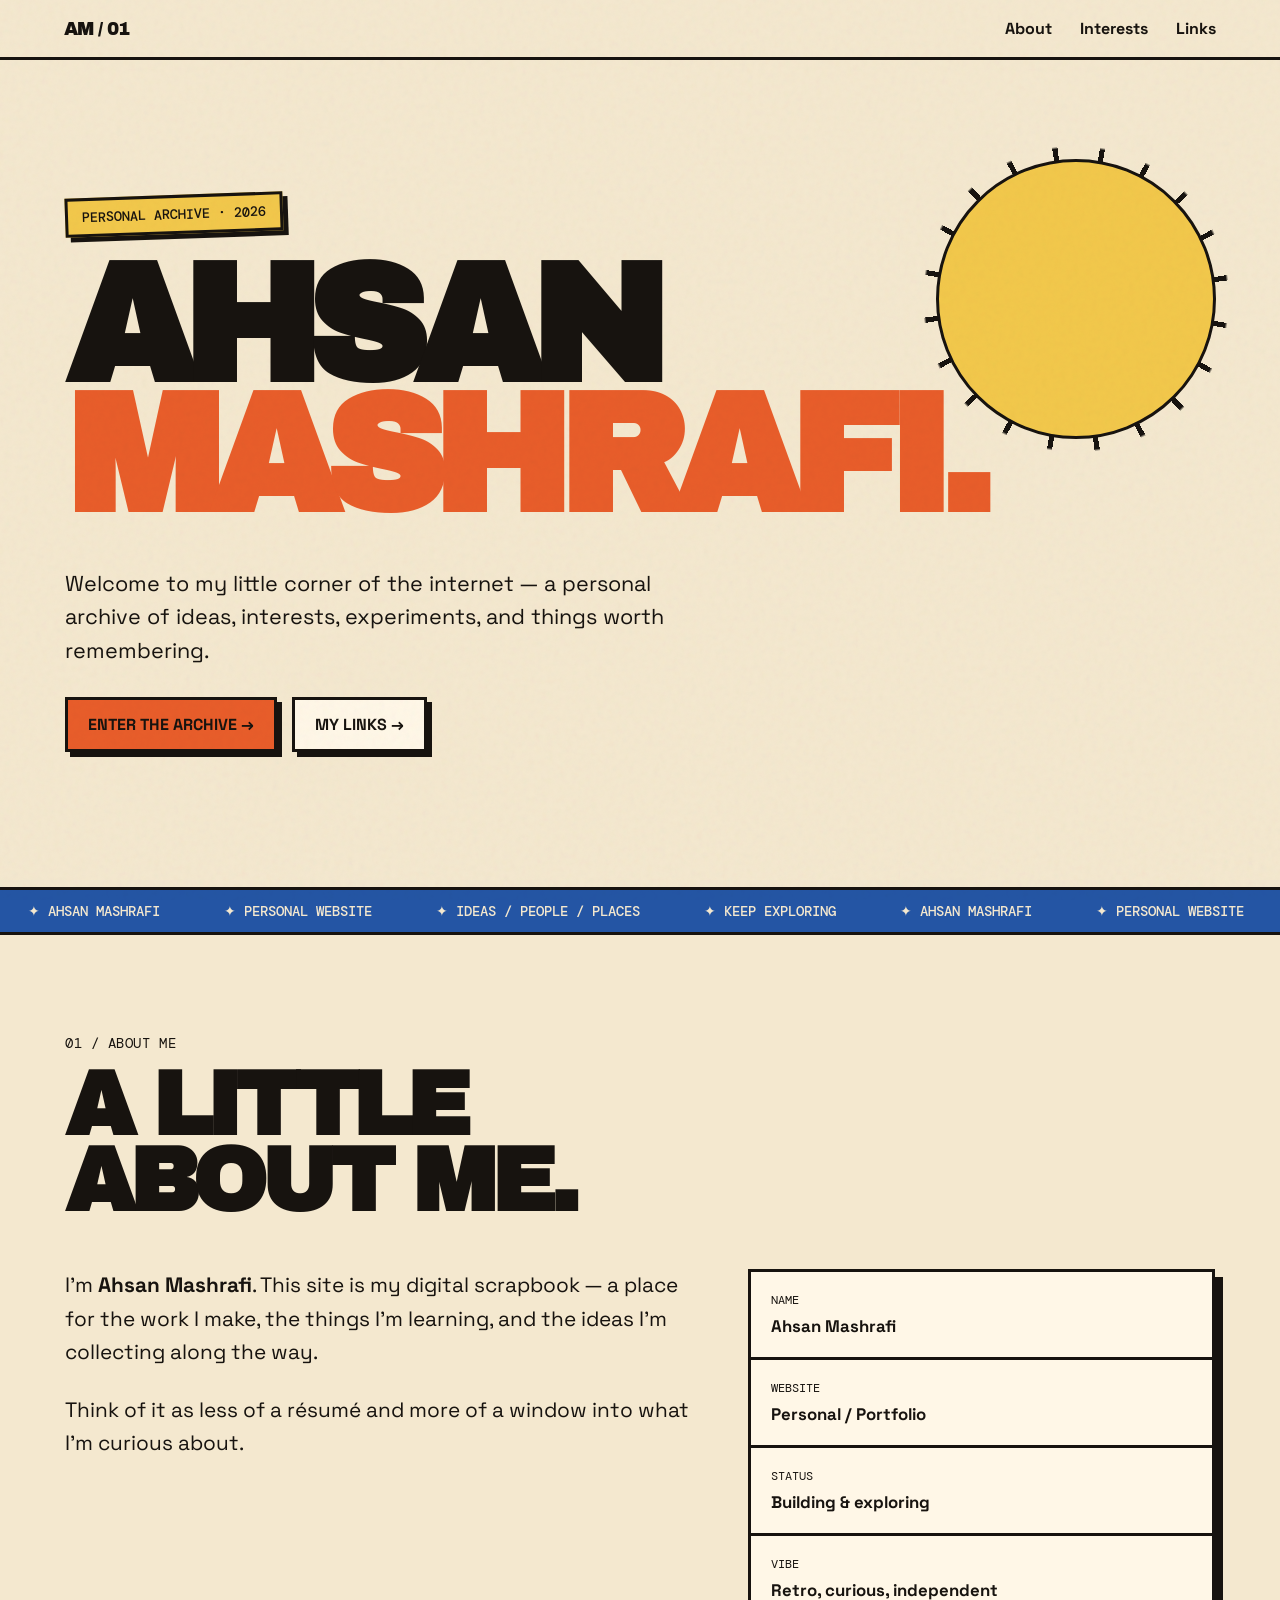
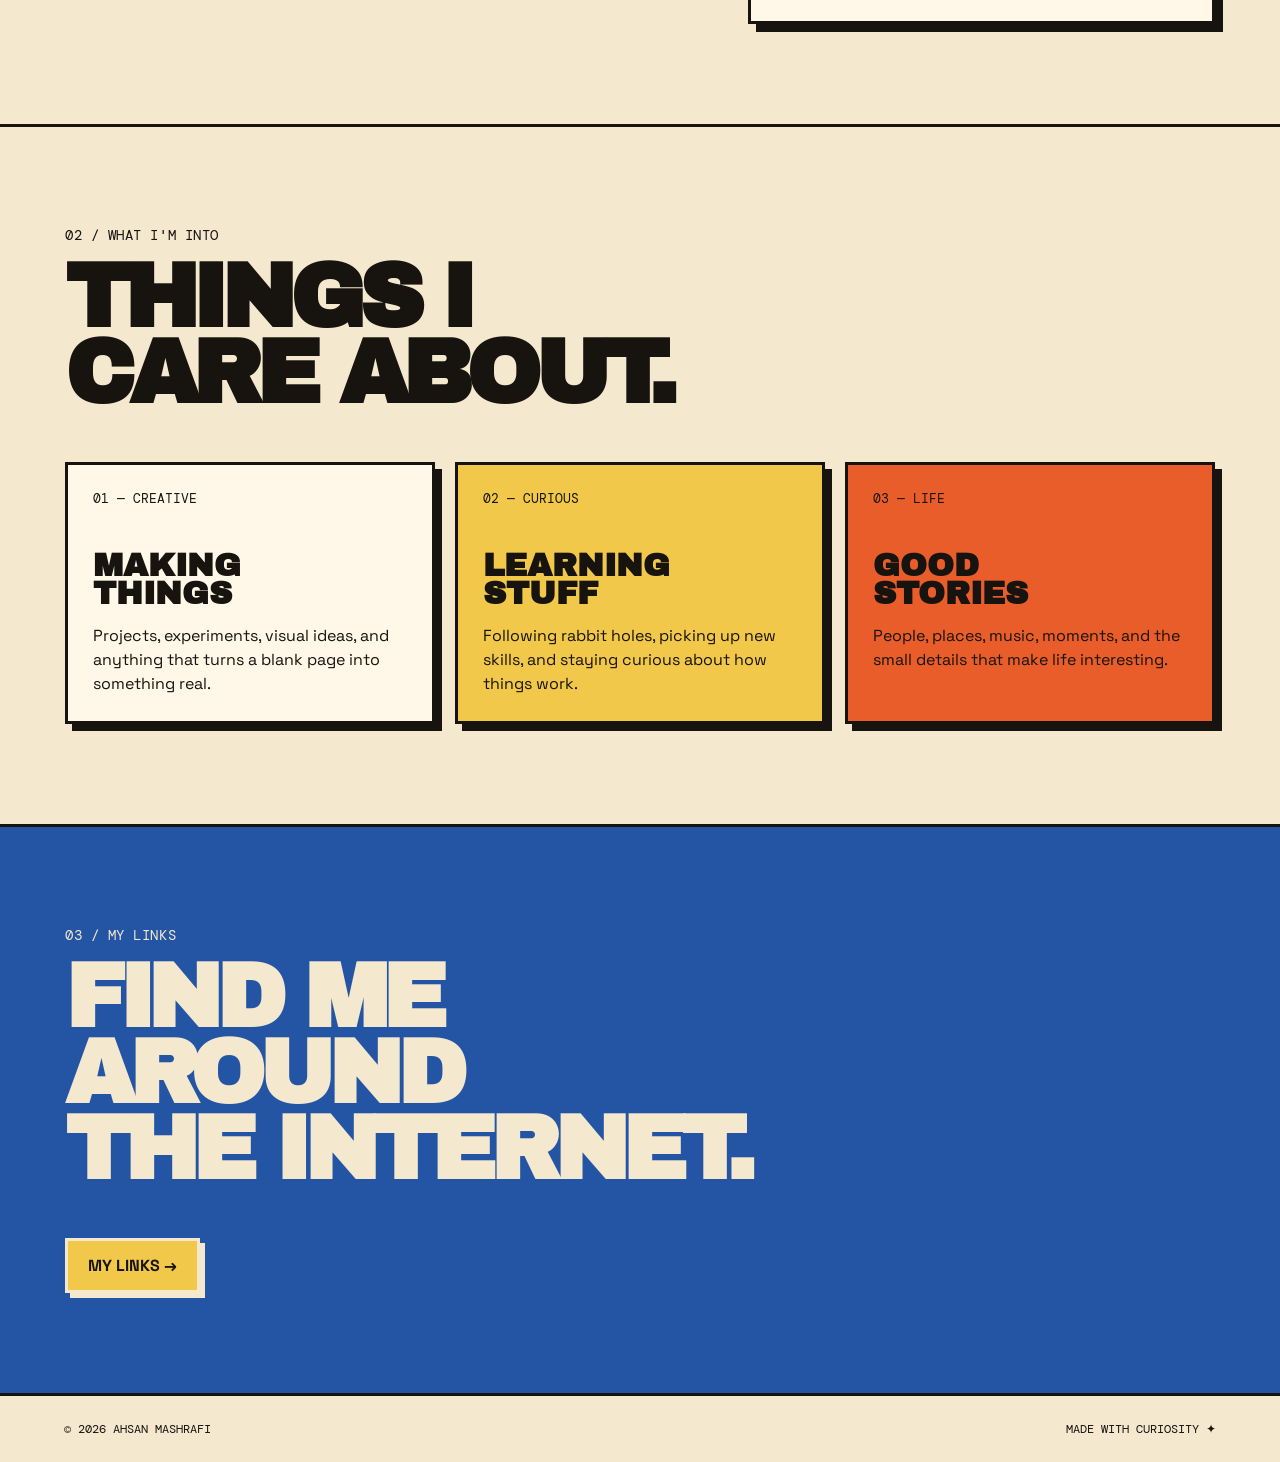
==== index.html @ bd65639a "Add files via upload" ====
<!DOCTYPE html>
<html lang="en">
<head>
    <meta charset="UTF-8">
    <meta name="viewport" content="width=device-width, initial-scale=1.0">

    <title>Ahsan Mashrafi — Personal Website</title>

    <meta
        name="description"
        content="The personal website of Ahsan Mashrafi."
    >

    <link rel="stylesheet" href="style.css">
</head>

<body>

    <!-- Navigation -->
    <nav class="navbar">
        <div class="logo">
            AM / 01
        </div>

        <div class="nav-links">
            <a href="#about">About</a>
            <a href="#interests">Interests</a>
            <a href="#contact">Links</a>
        </div>
    </nav>


    <!-- Hero -->
    <header class="hero">

        <div class="hero-decoration"></div>

        <div class="hero-content">

            <div class="stamp">
                PERSONAL ARCHIVE · 2026
            </div>

            <h1>
                Ahsan
                <span>Mashrafi.</span>
            </h1>

            <p class="hero-description">
                Welcome to my little corner of the internet —
                a personal archive of ideas, interests, experiments,
                and things worth remembering.
            </p>

            <div class="hero-buttons">

                <a href="#about" class="button button-primary">
                    Enter the archive →
                </a>

                <a href="#contact" class="button button-secondary">
                    My links →
                </a>

            </div>

        </div>

    </header>


    <!-- Moving ticker -->
    <div class="ticker">

        <div class="ticker-content">

            <span>✦ AHSAN MASHRAFI</span>
            <span>✦ PERSONAL WEBSITE</span>
            <span>✦ IDEAS / PEOPLE / PLACES</span>
            <span>✦ KEEP EXPLORING</span>

            <span>✦ AHSAN MASHRAFI</span>
            <span>✦ PERSONAL WEBSITE</span>
            <span>✦ IDEAS / PEOPLE / PLACES</span>
            <span>✦ KEEP EXPLORING</span>

        </div>

    </div>


    <!-- About -->
    <section id="about" class="section">

        <div class="container">

            <div class="eyebrow">
                01 / About me
            </div>

            <h2>
                A little<br>
                about me.
            </h2>

            <div class="about-grid">

                <div class="about-text">

                    <p>
                        I'm <strong>Ahsan Mashrafi</strong>.
                        This site is my digital scrapbook — a place
                        for the work I make, the things I'm learning,
                        and the ideas I'm collecting along the way.
                    </p>

                    <p>
                        Think of it as less of a résumé and more of
                        a window into what I'm curious about.
                    </p>

                </div>


                <div class="facts">

                    <div class="fact">
                        <span class="fact-label">Name</span>
                        <strong>Ahsan Mashrafi</strong>
                    </div>

                    <div class="fact">
                        <span class="fact-label">Website</span>
                        <strong>Personal / Portfolio</strong>
                    </div>

                    <div class="fact">
                        <span class="fact-label">Status</span>
                        <strong>Building & exploring</strong>
                    </div>

                    <div class="fact">
                        <span class="fact-label">Vibe</span>
                        <strong>Retro, curious, independent</strong>
                    </div>

                </div>

            </div>

        </div>

    </section>


    <!-- Interests -->
    <section id="interests" class="section">

        <div class="container">

            <div class="eyebrow">
                02 / What I'm into
            </div>

            <h2>
                Things I<br>
                care about.
            </h2>


            <div class="cards">

                <!-- Card 1 -->
                <article class="card">

                    <div class="card-number">
                        01 — CREATIVE
                    </div>

                    <h3>
                        Making<br>
                        things
                    </h3>

                    <p>
                        Projects, experiments, visual ideas,
                        and anything that turns a blank page
                        into something real.
                    </p>

                </article>


                <!-- Card 2 -->
                <article class="card">

                    <div class="card-number">
                        02 — CURIOUS
                    </div>

                    <h3>
                        Learning<br>
                        stuff
                    </h3>

                    <p>
                        Following rabbit holes, picking up
                        new skills, and staying curious about
                        how things work.
                    </p>

                </article>


                <!-- Card 3 -->
                <article class="card">

                    <div class="card-number">
                        03 — LIFE
                    </div>

                    <h3>
                        Good<br>
                        stories
                    </h3>

                    <p>
                        People, places, music, moments,
                        and the small details that make
                        life interesting.
                    </p>

                </article>

            </div>

        </div>

    </section>


    <!-- Links -->
    <section id="contact" class="section contact-section">

        <div class="container">

            <div class="eyebrow">
                03 / My links
            </div>

            <h2>
                Find me<br>
                around<br>
                the internet.
            </h2>

            <a href="links/links.html" class="button contact-button">
                My links →
            </a>

        </div>

    </section>


    <!-- Footer -->
    <footer class="footer">

        <span>
            © 2026 AHSAN MASHRAFI
        </span>

        <span>
            MADE WITH CURIOSITY ✦
        </span>

    </footer>

</body>
</html>
---- style.css ----
/* =========================================================
   AHSAN MASHRAFI — RETRO PERSONAL WEBSITE
   ========================================================= */


/* ---------------------------------------------------------
   1. FONTS
   --------------------------------------------------------- */

@import url('https://fonts.googleapis.com/css2?family=Archivo+Black&family=DM+Mono:wght@400;500&family=Space+Grotesk:wght@400;500;600;700&display=swap');


/* ---------------------------------------------------------
   2. VARIABLES
   --------------------------------------------------------- */

:root {
    --cream: #f4e8cf;
    --paper: #fff7e7;
    --ink: #17130f;
    --orange: #e85d2a;
    --yellow: #f2c84b;
    --blue: #2455a4;
}


/* ---------------------------------------------------------
   3. RESET
   --------------------------------------------------------- */

* {
    margin: 0;
    padding: 0;
    box-sizing: border-box;
}

html {
    scroll-behavior: smooth;
}

body {
    background: var(--cream);
    color: var(--ink);

    font-family: "Space Grotesk", sans-serif;

    overflow-x: hidden;
}


/* ---------------------------------------------------------
   4. RETRO PAPER / GRAIN EFFECT
   --------------------------------------------------------- */

body::before {
    content: "";

    position: fixed;
    inset: 0;

    pointer-events: none;

    z-index: 100;

    opacity: 0.10;

    background-image:
        url("data:image/svg+xml,%3Csvg viewBox='0 0 180 180' xmlns='http://www.w3.org/2000/svg'%3E%3Cfilter id='noise'%3E%3CfeTurbulence type='fractalNoise' baseFrequency='.8' numOctaves='3' stitchTiles='stitch'/%3E%3C/filter%3E%3Crect width='100%25' height='100%25' filter='url(%23noise)' opacity='.5'/%3E%3C/svg%3E");

    mix-blend-mode: multiply;
}


/* ---------------------------------------------------------
   5. NAVIGATION
   --------------------------------------------------------- */

.navbar {
    position: sticky;
    top: 0;
    z-index: 50;

    display: flex;
    align-items: center;
    justify-content: space-between;

    padding: 18px 5vw;

    background: rgba(244, 232, 207, 0.95);

    border-bottom: 3px solid var(--ink);

    backdrop-filter: blur(8px);
}


.logo {
    font-family: "Archivo Black", sans-serif;

    font-size: 1.15rem;

    letter-spacing: -1px;

    text-transform: uppercase;
}


.nav-links {
    display: flex;
    gap: 28px;
}


.nav-links a {
    color: var(--ink);

    text-decoration: none;

    font-weight: 700;

    transition:
        color 0.2s ease,
        transform 0.2s ease;
}


.nav-links a:hover {
    color: var(--orange);
}


/* ---------------------------------------------------------
   6. HERO
   --------------------------------------------------------- */

.hero {
    position: relative;

    min-height: calc(100vh - 70px);

    display: flex;
    align-items: center;

    padding: 8vh 5vw;

    border-bottom: 3px solid var(--ink);

    overflow: hidden;
}


.hero-content {
    position: relative;

    width: 100%;
    max-width: 1150px;

    margin: 0 auto;

    z-index: 2;
}


/* Small yellow label */

.stamp {
    display: inline-block;

    padding: 8px 14px;

    margin-bottom: 28px;

    background: var(--yellow);

    border: 3px solid var(--ink);

    box-shadow: 5px 5px 0 var(--ink);

    font-family: "DM Mono", monospace;

    font-size: 0.85rem;

    font-weight: 500;

    transform: rotate(-2deg);
}


/* Main heading */

.hero h1 {
    max-width: 1050px;

    font-family: "Archivo Black", sans-serif;

    font-size: clamp(4.5rem, 13vw, 11rem);

    line-height: 0.78;

    letter-spacing: -0.08em;

    text-transform: uppercase;
}


.hero h1 span {
    display: block;

    color: var(--orange);
}


/* Hero paragraph */

.hero-description {
    max-width: 650px;

    margin: 45px 0 30px;

    font-size: clamp(1.05rem, 2vw, 1.35rem);

    line-height: 1.55;
}


/* ---------------------------------------------------------
   7. HERO BUTTONS
   --------------------------------------------------------- */

.hero-buttons {
    display: flex;

    flex-wrap: wrap;

    gap: 15px;
}


.button {
    display: inline-block;

    padding: 14px 20px;

    border: 3px solid var(--ink);

    color: var(--ink);

    text-decoration: none;

    font-weight: 800;

    text-transform: uppercase;

    box-shadow: 5px 5px 0 var(--ink);

    transition:
        transform 0.15s ease,
        box-shadow 0.15s ease;
}


.button:hover {
    transform: translate(3px, 3px);

    box-shadow: 2px 2px 0 var(--ink);
}


.button-primary {
    background: var(--orange);
}


.button-secondary {
    background: var(--paper);
}


/* ---------------------------------------------------------
   8. SUN / DECORATION
   --------------------------------------------------------- */

.hero-decoration {
    position: absolute;

    top: 12%;
    right: 5%;

    width: min(28vw, 280px);

    aspect-ratio: 1;

    border-radius: 50%;

    background: var(--yellow);

    border: 3px solid var(--ink);

    z-index: 1;
}


/* Retro rays */

.hero-decoration::after {
    content: "";

    position: absolute;

    inset: -30px;

    background:
        repeating-conic-gradient(
            from 0deg,
            transparent 0deg 9deg,
            var(--ink) 9deg 11deg,
            transparent 11deg 18deg
        );

    -webkit-mask:
        radial-gradient(
            circle,
            transparent 0 58%,
            #000 59% 64%,
            transparent 65%
        );

    mask:
        radial-gradient(
            circle,
            transparent 0 58%,
            #000 59% 64%,
            transparent 65%
        );
}


/* ---------------------------------------------------------
   9. TICKER
   --------------------------------------------------------- */

.ticker {
    width: 100%;

    padding: 12px 0;

    overflow: hidden;

    white-space: nowrap;

    background: var(--blue);

    color: var(--cream);

    border-bottom: 3px solid var(--ink);

    font-family: "DM Mono", monospace;

    font-size: 0.9rem;

    font-weight: 500;
}


.ticker-content {
    display: inline-block;

    animation: ticker-scroll 20s linear infinite;
}


.ticker span {
    display: inline-block;

    margin: 0 28px;
}


@keyframes ticker-scroll {

    from {
        transform: translateX(0);
    }

    to {
        transform: translateX(-50%);
    }

}


/* ---------------------------------------------------------
   10. GENERAL SECTIONS
   --------------------------------------------------------- */

.section {
    padding: 100px 5vw;

    border-bottom: 3px solid var(--ink);
}


.container {
    width: 100%;

    max-width: 1150px;

    margin: 0 auto;
}


/* Small section label */

.eyebrow {
    font-family: "DM Mono", monospace;

    font-size: 0.85rem;

    text-transform: uppercase;

    letter-spacing: 0.04em;
}


/* Big section heading */

.section h2 {
    margin: 15px 0 50px;

    font-family: "Archivo Black", sans-serif;

    font-size: clamp(3rem, 7vw, 6.5rem);

    line-height: 0.85;

    letter-spacing: -0.07em;

    text-transform: uppercase;
}


/* ---------------------------------------------------------
   11. ABOUT
   --------------------------------------------------------- */

.about-grid {
    display: grid;

    grid-template-columns: 1.15fr 0.85fr;

    gap: 50px;
}


/* About text */

.about-text {
    font-size: 1.3rem;

    line-height: 1.6;
}


.about-text p + p {
    margin-top: 25px;
}


/* ---------------------------------------------------------
   12. FACTS BOX
   --------------------------------------------------------- */

.facts {
    background: var(--paper);

    border: 3px solid var(--ink);

    box-shadow: 8px 8px 0 var(--ink);
}


.fact {
    padding: 20px;

    border-bottom: 3px solid var(--ink);
}


.fact:last-child {
    border-bottom: none;
}


.fact-label {
    display: block;

    margin-bottom: 7px;

    font-family: "DM Mono", monospace;

    font-size: 0.75rem;

    text-transform: uppercase;
}


.fact strong {
    font-size: 1.05rem;
}


/* ---------------------------------------------------------
   13. INTEREST CARDS
   --------------------------------------------------------- */

.cards {
    display: grid;

    grid-template-columns: repeat(3, 1fr);

    gap: 20px;
}


.card {
    min-height: 250px;

    padding: 25px;

    background: var(--paper);

    border: 3px solid var(--ink);

    box-shadow: 7px 7px 0 var(--ink);

    transition:
        transform 0.2s ease;
}


.card:hover {
    transform: translateY(-7px);
}


/* Different retro colors */

.card:nth-child(2) {
    background: var(--yellow);
}


.card:nth-child(3) {
    background: var(--orange);
}


/* Card number */

.card-number {
    font-family: "DM Mono", monospace;

    font-size: 0.8rem;
}


/* Card heading */

.card h3 {
    margin: 45px 0 15px;

    font-family: "Archivo Black", sans-serif;

    font-size: 2rem;

    line-height: 0.9;

    text-transform: uppercase;
}


/* Card paragraph */

.card p {
    line-height: 1.5;
}


/* ---------------------------------------------------------
   14. CONTACT
   --------------------------------------------------------- */

.contact-section {
    background: var(--blue);

    color: var(--cream);
}


.contact-section h2 {
    max-width: 850px;
}


.contact-button {
    background: var(--yellow);

    color: var(--ink);

    border-color: var(--cream);

    box-shadow: 5px 5px 0 var(--cream);
}


.contact-button:hover {
    box-shadow: 2px 2px 0 var(--cream);
}


/* ---------------------------------------------------------
   15. FOOTER
   --------------------------------------------------------- */

.footer {
    display: flex;

    justify-content: space-between;

    gap: 20px;

    padding: 25px 5vw;

    font-family: "DM Mono", monospace;

    font-size: 0.75rem;

    text-transform: uppercase;
}


/* ---------------------------------------------------------
   16. MOBILE
   --------------------------------------------------------- */

@media (max-width: 760px) {

    /* Navigation */

    .navbar {
        padding: 15px 4vw;
    }


    .nav-links {
        display: none;
    }


    /* Hero */

    .hero {
        min-height: calc(100vh - 60px);

        padding: 70px 4vw;
    }


    .hero-decoration {
        width: 190px;

        top: 18%;

        right: -20px;
    }


    .hero h1 {
        font-size: clamp(4rem, 20vw, 7rem);
    }


    .hero-description {
        margin-top: 35px;
    }


    /* Sections */

    .section {
        padding: 75px 4vw;
    }


    .section h2 {
        margin-bottom: 35px;
    }


    /* About */

    .about-grid {
        grid-template-columns: 1fr;

        gap: 40px;
    }


    /* Cards */

    .cards {
        grid-template-columns: 1fr;
    }


    .card {
        min-height: auto;

        padding: 25px;
    }


    /* Footer */

    .footer {
        flex-direction: column;

        padding: 25px 4vw;
    }

}


/* ---------------------------------------------------------
   17. EXTRA SMALL PHONES
   --------------------------------------------------------- */

@media (max-width: 430px) {

    .stamp {
        font-size: 0.7rem;

        padding: 7px 10px;
    }


    .hero h1 {
        font-size: 4rem;
    }


    .hero-description {
        font-size: 1rem;
    }


    .button {
        width: 100%;

        text-align: center;
    }


    .hero-decoration {
        width: 150px;

        top: 15%;

        right: -45px;
    }

}
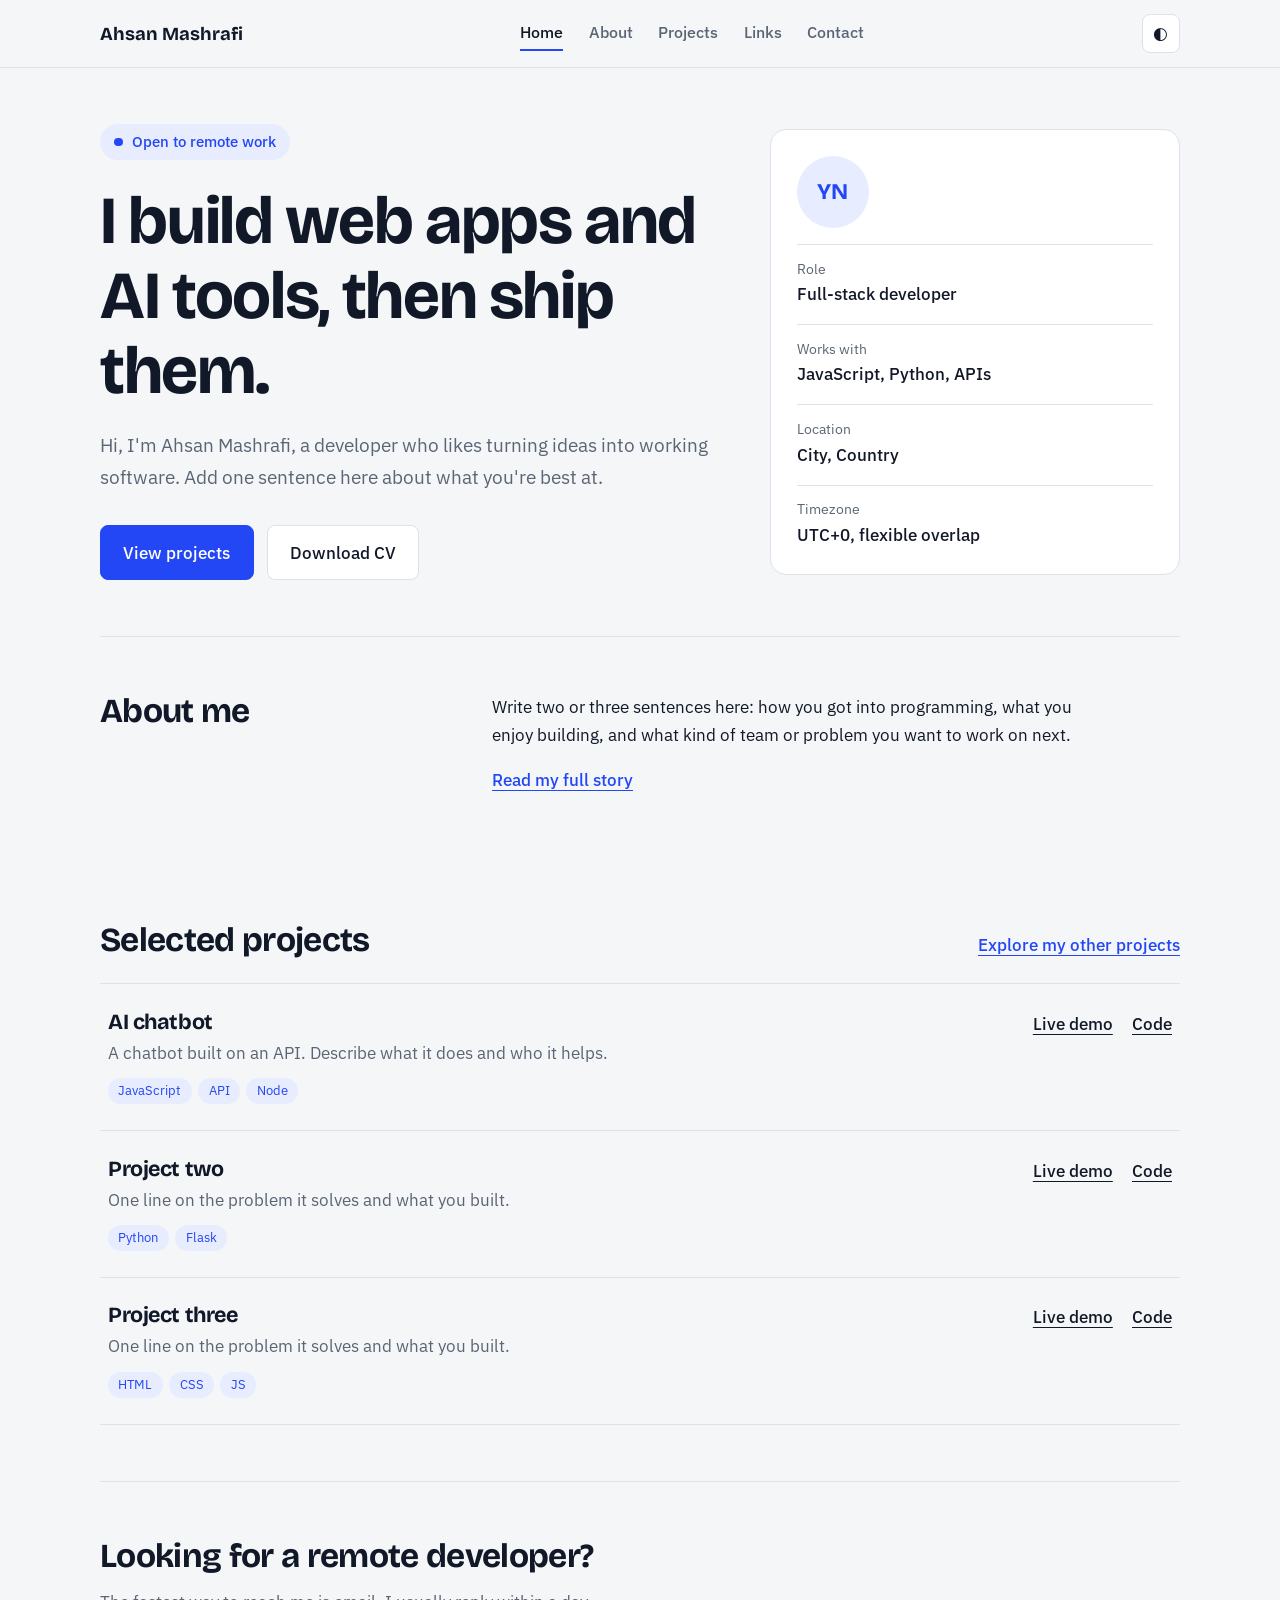
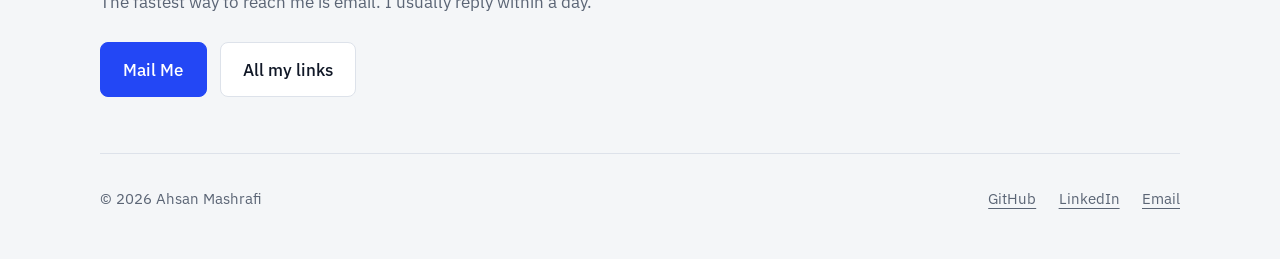
==== commit 54f26978: "New Files" ====
--- a/index.html
+++ b/index.html
@@ -1,280 +1,114 @@
 <!DOCTYPE html>
 <html lang="en">
 <head>
-    <meta charset="UTF-8">
-    <meta name="viewport" content="width=device-width, initial-scale=1.0">
+  <meta charset="UTF-8">
+  <meta name="viewport" content="width=device-width, initial-scale=1">
+  <title>Ahsan Mashrafi – Developer</title>
+  <meta name="description" content="Ahsan Mashrafi is a developer building web apps and AI tools. Open to remote work.">
+  <link rel="preconnect" href="https://fonts.googleapis.com">
+  <link rel="preconnect" href="https://fonts.gstatic.com" crossorigin>
+  <link href="https://fonts.googleapis.com/css2?family=Bricolage+Grotesque:wght@500;700&family=IBM+Plex+Sans:wght@400;500&display=swap" rel="stylesheet">
+  <link rel="stylesheet" href="style.css">
+  <script>try{var t=localStorage.getItem("theme");if(t)document.documentElement.dataset.theme=t}catch(e){}</script>
+</head>
+<body>
+  <a class="skip" href="#main">Skip to content</a>
 
-    <title>Ahsan Mashrafi — Personal Website</title>
+  <header class="nav">
+    <a class="logo" href="index.html">Ahsan Mashrafi</a>
+    <nav id="menu" aria-label="Main">
+      <a href="index.html" aria-current="page">Home</a>
+      <a href="about/about.html">About</a>
+      <a href="projects/projects.html">Projects</a>
+      <a href="links/links.html">Links</a>
+      <a href="contact/contact.html">Contact</a>
+    </nav>
+    <div class="nav-tools">
+      <button id="theme" class="icon-btn" aria-label="Switch color theme">◐</button>
+      <button id="burger" class="icon-btn burger" aria-label="Open menu" aria-expanded="false" aria-controls="menu">☰</button>
+    </div>
+  </header>
 
-    <meta
-        name="description"
-        content="The personal website of Ahsan Mashrafi."
-    >
-
-    <link rel="stylesheet" href="style.css">
-</head>
-
-<body>
-
-    <!-- Navigation -->
-    <nav class="navbar">
-        <div class="logo">
-            AM / 01
+  <main id="main">
+    <section class="hero wrap">
+      <div class="hero-text">
+        <p class="badge"><span class="dot"></span>Open to remote work</p>
+        <h1>I build web apps and AI tools, then ship them.</h1>
+        <p class="lead">Hi, I'm Ahsan Mashrafi, a developer who likes turning ideas into working software. Add one sentence here about what you're best at.</p>
+        <div class="actions">
+          <a class="btn primary" href="projects/projects.html">View projects</a>
+          <a class="btn" href="assets/cv.pdf" download>Download CV</a>
         </div>
-
-        <div class="nav-links">
-            <a href="#about">About</a>
-            <a href="#interests">Interests</a>
-            <a href="#contact">Links</a>
-        </div>
-    </nav>
-
-
-    <!-- Hero -->
-    <header class="hero">
-
-        <div class="hero-decoration"></div>
-
-        <div class="hero-content">
-
-            <div class="stamp">
-                PERSONAL ARCHIVE · 2026
-            </div>
-
-            <h1>
-                Ahsan
-                <span>Mashrafi.</span>
-            </h1>
-
-            <p class="hero-description">
-                Welcome to my little corner of the internet —
-                a personal archive of ideas, interests, experiments,
-                and things worth remembering.
-            </p>
-
-            <div class="hero-buttons">
-
-                <a href="#about" class="button button-primary">
-                    Enter the archive →
-                </a>
-
-                <a href="#contact" class="button button-secondary">
-                    My links →
-                </a>
-
-            </div>
-
-        </div>
-
-    </header>
-
-
-    <!-- Moving ticker -->
-    <div class="ticker">
-
-        <div class="ticker-content">
-
-            <span>✦ AHSAN MASHRAFI</span>
-            <span>✦ PERSONAL WEBSITE</span>
-            <span>✦ IDEAS / PEOPLE / PLACES</span>
-            <span>✦ KEEP EXPLORING</span>
-
-            <span>✦ AHSAN MASHRAFI</span>
-            <span>✦ PERSONAL WEBSITE</span>
-            <span>✦ IDEAS / PEOPLE / PLACES</span>
-            <span>✦ KEEP EXPLORING</span>
-
-        </div>
-
-    </div>
-
-
-    <!-- About -->
-    <section id="about" class="section">
-
-        <div class="container">
-
-            <div class="eyebrow">
-                01 / About me
-            </div>
-
-            <h2>
-                A little<br>
-                about me.
-            </h2>
-
-            <div class="about-grid">
-
-                <div class="about-text">
-
-                    <p>
-                        I'm <strong>Ahsan Mashrafi</strong>.
-                        This site is my digital scrapbook — a place
-                        for the work I make, the things I'm learning,
-                        and the ideas I'm collecting along the way.
-                    </p>
-
-                    <p>
-                        Think of it as less of a résumé and more of
-                        a window into what I'm curious about.
-                    </p>
-
-                </div>
-
-
-                <div class="facts">
-
-                    <div class="fact">
-                        <span class="fact-label">Name</span>
-                        <strong>Ahsan Mashrafi</strong>
-                    </div>
-
-                    <div class="fact">
-                        <span class="fact-label">Website</span>
-                        <strong>Personal / Portfolio</strong>
-                    </div>
-
-                    <div class="fact">
-                        <span class="fact-label">Status</span>
-                        <strong>Building & exploring</strong>
-                    </div>
-
-                    <div class="fact">
-                        <span class="fact-label">Vibe</span>
-                        <strong>Retro, curious, independent</strong>
-                    </div>
-
-                </div>
-
-            </div>
-
-        </div>
-
+      </div>
+      <dl class="card profile">
+        <div class="avatar" aria-hidden="true">YN</div>
+        <div><dt>Role</dt><dd>Full-stack developer</dd></div>
+        <div><dt>Works with</dt><dd>JavaScript, Python, APIs</dd></div>
+        <div><dt>Location</dt><dd>City, Country</dd></div>
+        <div><dt>Timezone</dt><dd>UTC+0, flexible overlap</dd></div>
+      </dl>
     </section>
 
-
-    <!-- Interests -->
-    <section id="interests" class="section">
-
-        <div class="container">
-
-            <div class="eyebrow">
-                02 / What I'm into
-            </div>
-
-            <h2>
-                Things I<br>
-                care about.
-            </h2>
-
-
-            <div class="cards">
-
-                <!-- Card 1 -->
-                <article class="card">
-
-                    <div class="card-number">
-                        01 — CREATIVE
-                    </div>
-
-                    <h3>
-                        Making<br>
-                        things
-                    </h3>
-
-                    <p>
-                        Projects, experiments, visual ideas,
-                        and anything that turns a blank page
-                        into something real.
-                    </p>
-
-                </article>
-
-
-                <!-- Card 2 -->
-                <article class="card">
-
-                    <div class="card-number">
-                        02 — CURIOUS
-                    </div>
-
-                    <h3>
-                        Learning<br>
-                        stuff
-                    </h3>
-
-                    <p>
-                        Following rabbit holes, picking up
-                        new skills, and staying curious about
-                        how things work.
-                    </p>
-
-                </article>
-
-
-                <!-- Card 3 -->
-                <article class="card">
-
-                    <div class="card-number">
-                        03 — LIFE
-                    </div>
-
-                    <h3>
-                        Good<br>
-                        stories
-                    </h3>
-
-                    <p>
-                        People, places, music, moments,
-                        and the small details that make
-                        life interesting.
-                    </p>
-
-                </article>
-
-            </div>
-
-        </div>
-
+    <section class="wrap about" aria-labelledby="about-h">
+      <h2 id="about-h">About me</h2>
+      <div>
+        <p>Write two or three sentences here: how you got into programming, what you enjoy building, and what kind of team or problem you want to work on next.</p>
+        <p><a class="textlink" href="about/about.html">Read my full story</a></p>
+      </div>
     </section>
 
-
-    <!-- Links -->
-    <section id="contact" class="section contact-section">
-
-        <div class="container">
-
-            <div class="eyebrow">
-                03 / My links
-            </div>
-
-            <h2>
-                Find me<br>
-                around<br>
-                the internet.
-            </h2>
-
-            <a href="links/links.html" class="button contact-button">
-                My links →
-            </a>
-
-        </div>
-
+    <section class="wrap" aria-labelledby="work-h">
+      <div class="section-head">
+        <h2 id="work-h">Selected projects</h2>
+        <a class="textlink" href="projects/projects.html">Explore my other projects</a>
+      </div>
+      <ul class="projects">
+        <li>
+          <div>
+            <h3><a href="projects/chatbot/index.html">AI chatbot</a></h3>
+            <p>A chatbot built on an API. Describe what it does and who it helps.</p>
+            <p class="tags"><span>JavaScript</span><span>API</span><span>Node</span></p>
+          </div>
+          <p class="proj-links"><a href="projects/chatbot/index.html">Live demo</a><a href="https://github.com/your-username/chatbot">Code</a></p>
+        </li>
+        <li>
+          <div>
+            <h3><a href="projects/project-two/index.html">Project two</a></h3>
+            <p>One line on the problem it solves and what you built.</p>
+            <p class="tags"><span>Python</span><span>Flask</span></p>
+          </div>
+          <p class="proj-links"><a href="projects/project-two/index.html">Live demo</a><a href="https://github.com/your-username/project-two">Code</a></p>
+        </li>
+        <li>
+          <div>
+            <h3><a href="projects/project-three/index.html">Project three</a></h3>
+            <p>One line on the problem it solves and what you built.</p>
+            <p class="tags"><span>HTML</span><span>CSS</span><span>JS</span></p>
+          </div>
+          <p class="proj-links"><a href="projects/project-three/index.html">Live demo</a><a href="https://github.com/your-username/project-three">Code</a></p>
+        </li>
+      </ul>
     </section>
 
+    <section class="wrap contact" aria-labelledby="contact-h">
+      <h2 id="contact-h">Looking for a remote developer?</h2>
+      <p>The fastest way to reach me is email. I usually reply within a day.</p>
+      <div class="actions">
+        <a class="btn primary" href="mailto:ahmashrafi@proton.me">Mail Me</a>
+        <a class="btn" href="links/links.html">All my links</a>
+      </div>
+    </section>
+  </main>
 
-    <!-- Footer -->
-    <footer class="footer">
+  <footer class="footer wrap">
+    <p>© <span id="year">2026</span> Ahsan Mashrafi</p>
+    <p class="foot-links">
+      <a href="https://github.com/your-username">GitHub</a>
+      <a href="https://linkedin.com/in/your-username">LinkedIn</a>
+      <a href="mailto:ahmashrafi@proton.me">Email</a>
+    </p>
+  </footer>
 
-        <span>
-            © 2026 AHSAN MASHRAFI
-        </span>
-
-        <span>
-            MADE WITH CURIOSITY ✦
-        </span>
-
-    </footer>
-
+  <script src="script.js"></script>
 </body>
-</html>+</html>
--- a/style.css
+++ b/style.css
@@ -1,772 +1,97 @@
-/* =========================================================
-   AHSAN MASHRAFI — RETRO PERSONAL WEBSITE
-   ========================================================= */
+:root{
+  --bg:#F4F6F8; --surface:#FFFFFF; --ink:#111827; --muted:#5B6575; --line:#DDE2EA;
+  --accent:#2347F5; --on-accent:#FFFFFF; --soft:#E7ECFF;
+  --display:"Bricolage Grotesque","Segoe UI",system-ui,sans-serif;
+  --body:"IBM Plex Sans","Segoe UI",system-ui,sans-serif;
+}
+:root[data-theme="dark"]{
+  --bg:#0D1117; --surface:#161B22; --ink:#E8ECF2; --muted:#98A2B3; --line:#262D38;
+  --accent:#8EA2FF; --on-accent:#0D1117; --soft:#1E2742;
+}
+@media (prefers-color-scheme:dark){
+  :root:not([data-theme="light"]){
+    --bg:#0D1117; --surface:#161B22; --ink:#E8ECF2; --muted:#98A2B3; --line:#262D38;
+    --accent:#8EA2FF; --on-accent:#0D1117; --soft:#1E2742;
+  }
+}
+*{box-sizing:border-box}
+html{scroll-behavior:smooth}
+body{margin:0;background:var(--bg);color:var(--ink);font:400 1.0625rem/1.65 var(--body);-webkit-font-smoothing:antialiased}
+a{color:inherit}
+h1,h2,h3{font-family:var(--display);line-height:1.12;margin:0;letter-spacing:-.02em}
+p{margin:0 0 1rem}
+:focus-visible{outline:3px solid var(--accent);outline-offset:3px;border-radius:4px}
+.wrap{width:min(1080px,100% - 2.5rem);margin-inline:auto}
+.skip{position:absolute;left:-999px;top:.5rem;background:var(--accent);color:var(--on-accent);padding:.5rem 1rem;border-radius:6px;z-index:10}
+.skip:focus{left:.5rem}
 
+.nav{position:sticky;top:0;z-index:5;display:flex;align-items:center;justify-content:space-between;gap:1rem;padding:.9rem max(1.25rem,calc((100% - 1080px)/2));background:color-mix(in srgb,var(--bg) 88%,transparent);backdrop-filter:blur(10px);border-bottom:1px solid var(--line)}
+.logo{font:700 1.15rem var(--display);text-decoration:none}
+.nav nav{display:flex;gap:1.6rem}
+.nav nav a{text-decoration:none;color:var(--muted);font-weight:500;font-size:.97rem;padding:.25rem 0;border-bottom:2px solid transparent}
+.nav nav a:hover{color:var(--ink)}
+.nav nav a[aria-current]{color:var(--ink);border-color:var(--accent)}
+.nav-tools{display:flex;gap:.4rem}
+.icon-btn{width:2.4rem;height:2.4rem;border:1px solid var(--line);background:var(--surface);color:var(--ink);border-radius:8px;font-size:1.05rem;cursor:pointer}
+.icon-btn:hover{border-color:var(--accent)}
+.burger{display:none}
 
-/* ---------------------------------------------------------
-   1. FONTS
-   --------------------------------------------------------- */
+.hero{display:grid;grid-template-columns:1.5fr 1fr;gap:3.5rem;align-items:center;padding:5rem 0 4rem}
+.badge{display:inline-flex;align-items:center;gap:.55rem;background:var(--soft);color:var(--accent);font-weight:500;font-size:.92rem;padding:.35rem .9rem;border-radius:999px;margin-bottom:1.5rem}
+.dot{width:.55rem;height:.55rem;border-radius:50%;background:var(--accent);animation:pulse 2.2s ease-out infinite}
+@keyframes pulse{0%{box-shadow:0 0 0 0 color-mix(in srgb,var(--accent) 55%,transparent)}80%,100%{box-shadow:0 0 0 .6rem transparent}}
+h1{font-size:clamp(2.4rem,5.6vw,4.2rem);font-weight:700;margin-bottom:1.25rem}
+.lead{font-size:1.2rem;color:var(--muted);max-width:34em;margin-bottom:2rem}
+.actions{display:flex;flex-wrap:wrap;gap:.8rem}
+.btn{display:inline-block;text-decoration:none;font-weight:500;padding:.8rem 1.4rem;border-radius:8px;border:1px solid var(--line);background:var(--surface);transition:border-color .15s,transform .15s}
+.btn:hover{border-color:var(--accent);transform:translateY(-2px)}
+.btn.primary{background:var(--accent);color:var(--on-accent);border-color:var(--accent)}
 
-@import url('https://fonts.googleapis.com/css2?family=Archivo+Black&family=DM+Mono:wght@400;500&family=Space+Grotesk:wght@400;500;600;700&display=swap');
+.card{background:var(--surface);border:1px solid var(--line);border-radius:16px}
+.profile{margin:0;padding:1.6rem;display:grid;gap:1rem}
+.avatar{width:4.5rem;height:4.5rem;border-radius:50%;background:var(--soft);color:var(--accent);display:grid;place-items:center;font:700 1.4rem var(--display)}
+.profile div{border-top:1px solid var(--line);padding-top:.8rem}
+.profile div:first-of-type{border:0;padding:0}
+.profile dt{font-size:.85rem;color:var(--muted)}
+.profile dd{margin:0;font-weight:500}
 
+section.wrap{padding:3.5rem 0}
+h2{font-size:clamp(1.6rem,3vw,2.1rem);font-weight:700}
+.about{display:grid;grid-template-columns:1fr 2fr;gap:3rem;border-top:1px solid var(--line)}
+.about p{max-width:36em}
+.textlink{font-weight:500;color:var(--accent);text-underline-offset:4px}
+.section-head{display:flex;justify-content:space-between;align-items:baseline;gap:1rem;flex-wrap:wrap;margin-bottom:1.5rem}
 
-/* ---------------------------------------------------------
-   2. VARIABLES
-   --------------------------------------------------------- */
+.projects{list-style:none;margin:0;padding:0;border-top:1px solid var(--line)}
+.projects li{display:flex;justify-content:space-between;gap:2rem;padding:1.6rem .5rem;border-bottom:1px solid var(--line);transition:background .15s}
+.projects li:hover{background:var(--surface)}
+.projects h3{font-size:1.35rem;margin-bottom:.3rem}
+.projects h3 a{text-decoration:none}
+.projects h3 a:hover{color:var(--accent)}
+.projects p{color:var(--muted);margin-bottom:.7rem;max-width:38em}
+.tags{display:flex;flex-wrap:wrap;gap:.4rem;margin:0!important}
+.tags span{font-size:.82rem;background:var(--soft);color:var(--accent);padding:.15rem .65rem;border-radius:999px}
+.proj-links{display:flex;gap:1.2rem;align-items:flex-start;margin:0!important;white-space:nowrap}
+.proj-links a{color:var(--ink);font-weight:500;text-underline-offset:4px}
+.proj-links a:hover{color:var(--accent)}
 
-:root {
-    --cream: #f4e8cf;
-    --paper: #fff7e7;
-    --ink: #17130f;
-    --orange: #e85d2a;
-    --yellow: #f2c84b;
-    --blue: #2455a4;
+.contact{text-align:left;border-top:1px solid var(--line)}
+.contact p{color:var(--muted);margin:.8rem 0 1.6rem}
+.footer{display:flex;justify-content:space-between;flex-wrap:wrap;gap:1rem;padding:2rem 0 3rem;border-top:1px solid var(--line);color:var(--muted);font-size:.95rem}
+.footer p{margin:0}
+.foot-links{display:flex;gap:1.4rem}
+.foot-links a{text-underline-offset:4px}
+.foot-links a:hover{color:var(--accent)}
+
+@media (max-width:820px){
+  .hero,.about{grid-template-columns:1fr;gap:2rem}
+  .hero{padding-top:3rem}
+  .burger{display:inline-block}
+  .nav nav{display:none;position:absolute;top:100%;left:0;right:0;flex-direction:column;gap:0;background:var(--bg);border-bottom:1px solid var(--line);padding:.5rem 1.25rem 1rem}
+  .nav nav.open{display:flex}
+  .nav nav a{padding:.8rem 0;border:0}
+  .projects li{flex-direction:column;gap:1rem}
 }
-
-
-/* ---------------------------------------------------------
-   3. RESET
-   --------------------------------------------------------- */
-
-* {
-    margin: 0;
-    padding: 0;
-    box-sizing: border-box;
+@media (prefers-reduced-motion:reduce){
+  *{animation:none!important;transition:none!important;scroll-behavior:auto!important}
 }
-
-html {
-    scroll-behavior: smooth;
-}
-
-body {
-    background: var(--cream);
-    color: var(--ink);
-
-    font-family: "Space Grotesk", sans-serif;
-
-    overflow-x: hidden;
-}
-
-
-/* ---------------------------------------------------------
-   4. RETRO PAPER / GRAIN EFFECT
-   --------------------------------------------------------- */
-
-body::before {
-    content: "";
-
-    position: fixed;
-    inset: 0;
-
-    pointer-events: none;
-
-    z-index: 100;
-
-    opacity: 0.10;
-
-    background-image:
-        url("data:image/svg+xml,%3Csvg viewBox='0 0 180 180' xmlns='http://www.w3.org/2000/svg'%3E%3Cfilter id='noise'%3E%3CfeTurbulence type='fractalNoise' baseFrequency='.8' numOctaves='3' stitchTiles='stitch'/%3E%3C/filter%3E%3Crect width='100%25' height='100%25' filter='url(%23noise)' opacity='.5'/%3E%3C/svg%3E");
-
-    mix-blend-mode: multiply;
-}
-
-
-/* ---------------------------------------------------------
-   5. NAVIGATION
-   --------------------------------------------------------- */
-
-.navbar {
-    position: sticky;
-    top: 0;
-    z-index: 50;
-
-    display: flex;
-    align-items: center;
-    justify-content: space-between;
-
-    padding: 18px 5vw;
-
-    background: rgba(244, 232, 207, 0.95);
-
-    border-bottom: 3px solid var(--ink);
-
-    backdrop-filter: blur(8px);
-}
-
-
-.logo {
-    font-family: "Archivo Black", sans-serif;
-
-    font-size: 1.15rem;
-
-    letter-spacing: -1px;
-
-    text-transform: uppercase;
-}
-
-
-.nav-links {
-    display: flex;
-    gap: 28px;
-}
-
-
-.nav-links a {
-    color: var(--ink);
-
-    text-decoration: none;
-
-    font-weight: 700;
-
-    transition:
-        color 0.2s ease,
-        transform 0.2s ease;
-}
-
-
-.nav-links a:hover {
-    color: var(--orange);
-}
-
-
-/* ---------------------------------------------------------
-   6. HERO
-   --------------------------------------------------------- */
-
-.hero {
-    position: relative;
-
-    min-height: calc(100vh - 70px);
-
-    display: flex;
-    align-items: center;
-
-    padding: 8vh 5vw;
-
-    border-bottom: 3px solid var(--ink);
-
-    overflow: hidden;
-}
-
-
-.hero-content {
-    position: relative;
-
-    width: 100%;
-    max-width: 1150px;
-
-    margin: 0 auto;
-
-    z-index: 2;
-}
-
-
-/* Small yellow label */
-
-.stamp {
-    display: inline-block;
-
-    padding: 8px 14px;
-
-    margin-bottom: 28px;
-
-    background: var(--yellow);
-
-    border: 3px solid var(--ink);
-
-    box-shadow: 5px 5px 0 var(--ink);
-
-    font-family: "DM Mono", monospace;
-
-    font-size: 0.85rem;
-
-    font-weight: 500;
-
-    transform: rotate(-2deg);
-}
-
-
-/* Main heading */
-
-.hero h1 {
-    max-width: 1050px;
-
-    font-family: "Archivo Black", sans-serif;
-
-    font-size: clamp(4.5rem, 13vw, 11rem);
-
-    line-height: 0.78;
-
-    letter-spacing: -0.08em;
-
-    text-transform: uppercase;
-}
-
-
-.hero h1 span {
-    display: block;
-
-    color: var(--orange);
-}
-
-
-/* Hero paragraph */
-
-.hero-description {
-    max-width: 650px;
-
-    margin: 45px 0 30px;
-
-    font-size: clamp(1.05rem, 2vw, 1.35rem);
-
-    line-height: 1.55;
-}
-
-
-/* ---------------------------------------------------------
-   7. HERO BUTTONS
-   --------------------------------------------------------- */
-
-.hero-buttons {
-    display: flex;
-
-    flex-wrap: wrap;
-
-    gap: 15px;
-}
-
-
-.button {
-    display: inline-block;
-
-    padding: 14px 20px;
-
-    border: 3px solid var(--ink);
-
-    color: var(--ink);
-
-    text-decoration: none;
-
-    font-weight: 800;
-
-    text-transform: uppercase;
-
-    box-shadow: 5px 5px 0 var(--ink);
-
-    transition:
-        transform 0.15s ease,
-        box-shadow 0.15s ease;
-}
-
-
-.button:hover {
-    transform: translate(3px, 3px);
-
-    box-shadow: 2px 2px 0 var(--ink);
-}
-
-
-.button-primary {
-    background: var(--orange);
-}
-
-
-.button-secondary {
-    background: var(--paper);
-}
-
-
-/* ---------------------------------------------------------
-   8. SUN / DECORATION
-   --------------------------------------------------------- */
-
-.hero-decoration {
-    position: absolute;
-
-    top: 12%;
-    right: 5%;
-
-    width: min(28vw, 280px);
-
-    aspect-ratio: 1;
-
-    border-radius: 50%;
-
-    background: var(--yellow);
-
-    border: 3px solid var(--ink);
-
-    z-index: 1;
-}
-
-
-/* Retro rays */
-
-.hero-decoration::after {
-    content: "";
-
-    position: absolute;
-
-    inset: -30px;
-
-    background:
-        repeating-conic-gradient(
-            from 0deg,
-            transparent 0deg 9deg,
-            var(--ink) 9deg 11deg,
-            transparent 11deg 18deg
-        );
-
-    -webkit-mask:
-        radial-gradient(
-            circle,
-            transparent 0 58%,
-            #000 59% 64%,
-            transparent 65%
-        );
-
-    mask:
-        radial-gradient(
-            circle,
-            transparent 0 58%,
-            #000 59% 64%,
-            transparent 65%
-        );
-}
-
-
-/* ---------------------------------------------------------
-   9. TICKER
-   --------------------------------------------------------- */
-
-.ticker {
-    width: 100%;
-
-    padding: 12px 0;
-
-    overflow: hidden;
-
-    white-space: nowrap;
-
-    background: var(--blue);
-
-    color: var(--cream);
-
-    border-bottom: 3px solid var(--ink);
-
-    font-family: "DM Mono", monospace;
-
-    font-size: 0.9rem;
-
-    font-weight: 500;
-}
-
-
-.ticker-content {
-    display: inline-block;
-
-    animation: ticker-scroll 20s linear infinite;
-}
-
-
-.ticker span {
-    display: inline-block;
-
-    margin: 0 28px;
-}
-
-
-@keyframes ticker-scroll {
-
-    from {
-        transform: translateX(0);
-    }
-
-    to {
-        transform: translateX(-50%);
-    }
-
-}
-
-
-/* ---------------------------------------------------------
-   10. GENERAL SECTIONS
-   --------------------------------------------------------- */
-
-.section {
-    padding: 100px 5vw;
-
-    border-bottom: 3px solid var(--ink);
-}
-
-
-.container {
-    width: 100%;
-
-    max-width: 1150px;
-
-    margin: 0 auto;
-}
-
-
-/* Small section label */
-
-.eyebrow {
-    font-family: "DM Mono", monospace;
-
-    font-size: 0.85rem;
-
-    text-transform: uppercase;
-
-    letter-spacing: 0.04em;
-}
-
-
-/* Big section heading */
-
-.section h2 {
-    margin: 15px 0 50px;
-
-    font-family: "Archivo Black", sans-serif;
-
-    font-size: clamp(3rem, 7vw, 6.5rem);
-
-    line-height: 0.85;
-
-    letter-spacing: -0.07em;
-
-    text-transform: uppercase;
-}
-
-
-/* ---------------------------------------------------------
-   11. ABOUT
-   --------------------------------------------------------- */
-
-.about-grid {
-    display: grid;
-
-    grid-template-columns: 1.15fr 0.85fr;
-
-    gap: 50px;
-}
-
-
-/* About text */
-
-.about-text {
-    font-size: 1.3rem;
-
-    line-height: 1.6;
-}
-
-
-.about-text p + p {
-    margin-top: 25px;
-}
-
-
-/* ---------------------------------------------------------
-   12. FACTS BOX
-   --------------------------------------------------------- */
-
-.facts {
-    background: var(--paper);
-
-    border: 3px solid var(--ink);
-
-    box-shadow: 8px 8px 0 var(--ink);
-}
-
-
-.fact {
-    padding: 20px;
-
-    border-bottom: 3px solid var(--ink);
-}
-
-
-.fact:last-child {
-    border-bottom: none;
-}
-
-
-.fact-label {
-    display: block;
-
-    margin-bottom: 7px;
-
-    font-family: "DM Mono", monospace;
-
-    font-size: 0.75rem;
-
-    text-transform: uppercase;
-}
-
-
-.fact strong {
-    font-size: 1.05rem;
-}
-
-
-/* ---------------------------------------------------------
-   13. INTEREST CARDS
-   --------------------------------------------------------- */
-
-.cards {
-    display: grid;
-
-    grid-template-columns: repeat(3, 1fr);
-
-    gap: 20px;
-}
-
-
-.card {
-    min-height: 250px;
-
-    padding: 25px;
-
-    background: var(--paper);
-
-    border: 3px solid var(--ink);
-
-    box-shadow: 7px 7px 0 var(--ink);
-
-    transition:
-        transform 0.2s ease;
-}
-
-
-.card:hover {
-    transform: translateY(-7px);
-}
-
-
-/* Different retro colors */
-
-.card:nth-child(2) {
-    background: var(--yellow);
-}
-
-
-.card:nth-child(3) {
-    background: var(--orange);
-}
-
-
-/* Card number */
-
-.card-number {
-    font-family: "DM Mono", monospace;
-
-    font-size: 0.8rem;
-}
-
-
-/* Card heading */
-
-.card h3 {
-    margin: 45px 0 15px;
-
-    font-family: "Archivo Black", sans-serif;
-
-    font-size: 2rem;
-
-    line-height: 0.9;
-
-    text-transform: uppercase;
-}
-
-
-/* Card paragraph */
-
-.card p {
-    line-height: 1.5;
-}
-
-
-/* ---------------------------------------------------------
-   14. CONTACT
-   --------------------------------------------------------- */
-
-.contact-section {
-    background: var(--blue);
-
-    color: var(--cream);
-}
-
-
-.contact-section h2 {
-    max-width: 850px;
-}
-
-
-.contact-button {
-    background: var(--yellow);
-
-    color: var(--ink);
-
-    border-color: var(--cream);
-
-    box-shadow: 5px 5px 0 var(--cream);
-}
-
-
-.contact-button:hover {
-    box-shadow: 2px 2px 0 var(--cream);
-}
-
-
-/* ---------------------------------------------------------
-   15. FOOTER
-   --------------------------------------------------------- */
-
-.footer {
-    display: flex;
-
-    justify-content: space-between;
-
-    gap: 20px;
-
-    padding: 25px 5vw;
-
-    font-family: "DM Mono", monospace;
-
-    font-size: 0.75rem;
-
-    text-transform: uppercase;
-}
-
-
-/* ---------------------------------------------------------
-   16. MOBILE
-   --------------------------------------------------------- */
-
-@media (max-width: 760px) {
-
-    /* Navigation */
-
-    .navbar {
-        padding: 15px 4vw;
-    }
-
-
-    .nav-links {
-        display: none;
-    }
-
-
-    /* Hero */
-
-    .hero {
-        min-height: calc(100vh - 60px);
-
-        padding: 70px 4vw;
-    }
-
-
-    .hero-decoration {
-        width: 190px;
-
-        top: 18%;
-
-        right: -20px;
-    }
-
-
-    .hero h1 {
-        font-size: clamp(4rem, 20vw, 7rem);
-    }
-
-
-    .hero-description {
-        margin-top: 35px;
-    }
-
-
-    /* Sections */
-
-    .section {
-        padding: 75px 4vw;
-    }
-
-
-    .section h2 {
-        margin-bottom: 35px;
-    }
-
-
-    /* About */
-
-    .about-grid {
-        grid-template-columns: 1fr;
-
-        gap: 40px;
-    }
-
-
-    /* Cards */
-
-    .cards {
-        grid-template-columns: 1fr;
-    }
-
-
-    .card {
-        min-height: auto;
-
-        padding: 25px;
-    }
-
-
-    /* Footer */
-
-    .footer {
-        flex-direction: column;
-
-        padding: 25px 4vw;
-    }
-
-}
-
-
-/* ---------------------------------------------------------
-   17. EXTRA SMALL PHONES
-   --------------------------------------------------------- */
-
-@media (max-width: 430px) {
-
-    .stamp {
-        font-size: 0.7rem;
-
-        padding: 7px 10px;
-    }
-
-
-    .hero h1 {
-        font-size: 4rem;
-    }
-
-
-    .hero-description {
-        font-size: 1rem;
-    }
-
-
-    .button {
-        width: 100%;
-
-        text-align: center;
-    }
-
-
-    .hero-decoration {
-        width: 150px;
-
-        top: 15%;
-
-        right: -45px;
-    }
-
-}
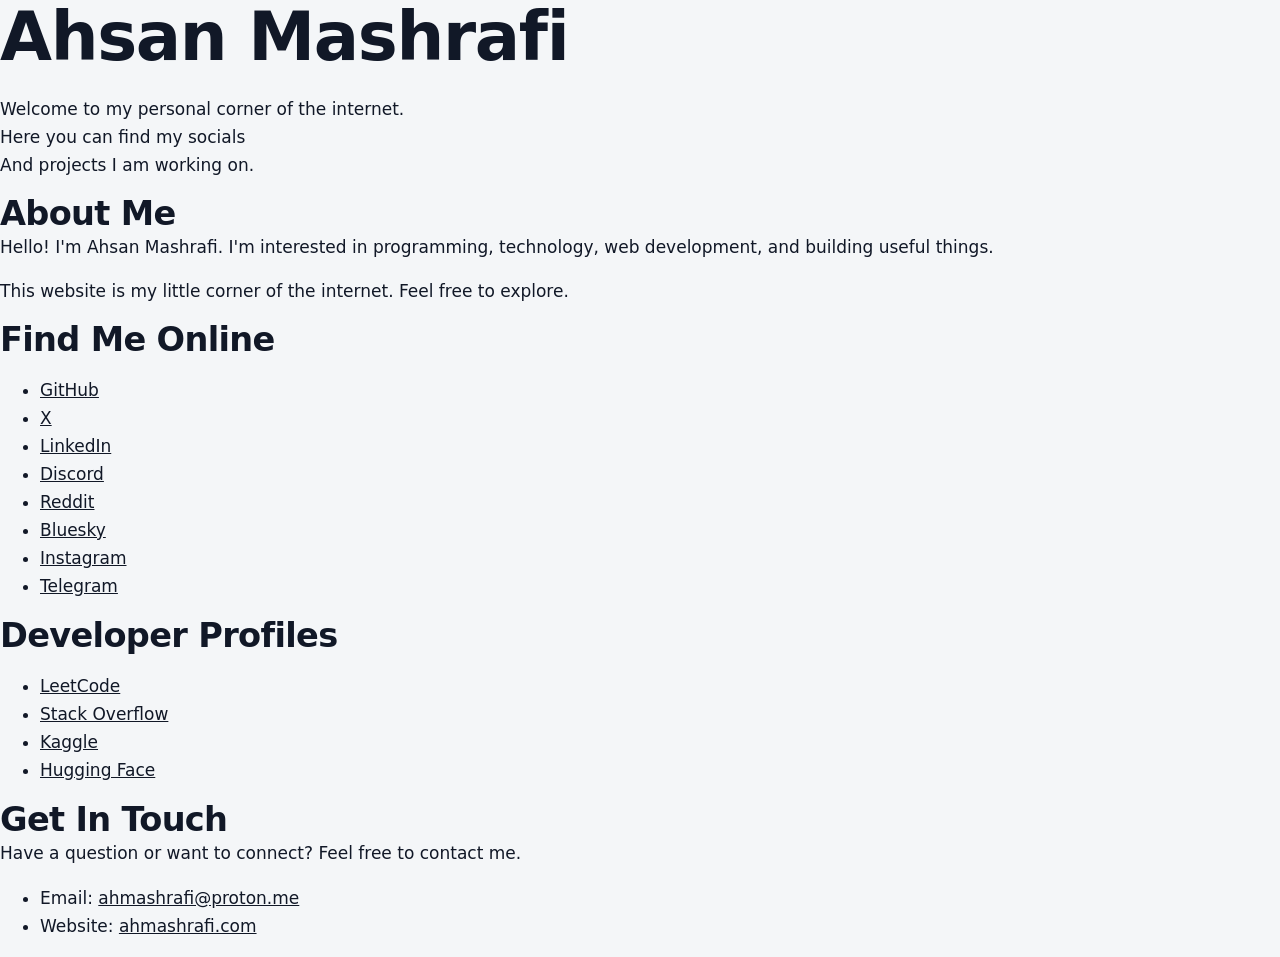
==== commit a5b038aa: "Revamp personal website layout and content Updated the structure and content of the personal website" ====
--- a/index.html
+++ b/index.html
@@ -1,114 +1,210 @@
 <!DOCTYPE html>
 <html lang="en">
+
 <head>
-  <meta charset="UTF-8">
-  <meta name="viewport" content="width=device-width, initial-scale=1">
-  <title>Ahsan Mashrafi – Developer</title>
-  <meta name="description" content="Ahsan Mashrafi is a developer building web apps and AI tools. Open to remote work.">
-  <link rel="preconnect" href="https://fonts.googleapis.com">
-  <link rel="preconnect" href="https://fonts.gstatic.com" crossorigin>
-  <link href="https://fonts.googleapis.com/css2?family=Bricolage+Grotesque:wght@500;700&family=IBM+Plex+Sans:wght@400;500&display=swap" rel="stylesheet">
-  <link rel="stylesheet" href="style.css">
-  <script>try{var t=localStorage.getItem("theme");if(t)document.documentElement.dataset.theme=t}catch(e){}</script>
+    <meta charset="UTF-8">
+    <meta name="viewport" content="width=device-width, initial-scale=1.0">
+
+    <meta
+        name="description"
+        content="The personal website of Ahsan Mashrafi. Explore my social profiles, developer accounts and contact information."
+    >
+
+    <title>Ahsan Mashrafi</title>
+
+    <link rel="stylesheet" href="style.css">
 </head>
+
 <body>
-  <a class="skip" href="#main">Skip to content</a>
-
-  <header class="nav">
-    <a class="logo" href="index.html">Ahsan Mashrafi</a>
-    <nav id="menu" aria-label="Main">
-      <a href="index.html" aria-current="page">Home</a>
-      <a href="about/about.html">About</a>
-      <a href="projects/projects.html">Projects</a>
-      <a href="links/links.html">Links</a>
-      <a href="contact/contact.html">Contact</a>
-    </nav>
-    <div class="nav-tools">
-      <button id="theme" class="icon-btn" aria-label="Switch color theme">◐</button>
-      <button id="burger" class="icon-btn burger" aria-label="Open menu" aria-expanded="false" aria-controls="menu">☰</button>
-    </div>
-  </header>
-
-  <main id="main">
-    <section class="hero wrap">
-      <div class="hero-text">
-        <p class="badge"><span class="dot"></span>Open to remote work</p>
-        <h1>I build web apps and AI tools, then ship them.</h1>
-        <p class="lead">Hi, I'm Ahsan Mashrafi, a developer who likes turning ideas into working software. Add one sentence here about what you're best at.</p>
-        <div class="actions">
-          <a class="btn primary" href="projects/projects.html">View projects</a>
-          <a class="btn" href="assets/cv.pdf" download>Download CV</a>
-        </div>
-      </div>
-      <dl class="card profile">
-        <div class="avatar" aria-hidden="true">YN</div>
-        <div><dt>Role</dt><dd>Full-stack developer</dd></div>
-        <div><dt>Works with</dt><dd>JavaScript, Python, APIs</dd></div>
-        <div><dt>Location</dt><dd>City, Country</dd></div>
-        <div><dt>Timezone</dt><dd>UTC+0, flexible overlap</dd></div>
-      </dl>
-    </section>
-
-    <section class="wrap about" aria-labelledby="about-h">
-      <h2 id="about-h">About me</h2>
-      <div>
-        <p>Write two or three sentences here: how you got into programming, what you enjoy building, and what kind of team or problem you want to work on next.</p>
-        <p><a class="textlink" href="about/about.html">Read my full story</a></p>
-      </div>
-    </section>
-
-    <section class="wrap" aria-labelledby="work-h">
-      <div class="section-head">
-        <h2 id="work-h">Selected projects</h2>
-        <a class="textlink" href="projects/projects.html">Explore my other projects</a>
-      </div>
-      <ul class="projects">
-        <li>
-          <div>
-            <h3><a href="projects/chatbot/index.html">AI chatbot</a></h3>
-            <p>A chatbot built on an API. Describe what it does and who it helps.</p>
-            <p class="tags"><span>JavaScript</span><span>API</span><span>Node</span></p>
-          </div>
-          <p class="proj-links"><a href="projects/chatbot/index.html">Live demo</a><a href="https://github.com/your-username/chatbot">Code</a></p>
-        </li>
-        <li>
-          <div>
-            <h3><a href="projects/project-two/index.html">Project two</a></h3>
-            <p>One line on the problem it solves and what you built.</p>
-            <p class="tags"><span>Python</span><span>Flask</span></p>
-          </div>
-          <p class="proj-links"><a href="projects/project-two/index.html">Live demo</a><a href="https://github.com/your-username/project-two">Code</a></p>
-        </li>
-        <li>
-          <div>
-            <h3><a href="projects/project-three/index.html">Project three</a></h3>
-            <p>One line on the problem it solves and what you built.</p>
-            <p class="tags"><span>HTML</span><span>CSS</span><span>JS</span></p>
-          </div>
-          <p class="proj-links"><a href="projects/project-three/index.html">Live demo</a><a href="https://github.com/your-username/project-three">Code</a></p>
-        </li>
-      </ul>
-    </section>
-
-    <section class="wrap contact" aria-labelledby="contact-h">
-      <h2 id="contact-h">Looking for a remote developer?</h2>
-      <p>The fastest way to reach me is email. I usually reply within a day.</p>
-      <div class="actions">
-        <a class="btn primary" href="mailto:ahmashrafi@proton.me">Mail Me</a>
-        <a class="btn" href="links/links.html">All my links</a>
-      </div>
-    </section>
-  </main>
-
-  <footer class="footer wrap">
-    <p>© <span id="year">2026</span> Ahsan Mashrafi</p>
-    <p class="foot-links">
-      <a href="https://github.com/your-username">GitHub</a>
-      <a href="https://linkedin.com/in/your-username">LinkedIn</a>
-      <a href="mailto:ahmashrafi@proton.me">Email</a>
-    </p>
-  </footer>
-
-  <script src="script.js"></script>
+
+    <!-- Header -->
+    <header>
+        <h1>Ahsan Mashrafi</h1>
+
+
+        <p>
+            Welcome to my personal corner of the internet.<br>
+            Here you can find my socials<br>
+            And projects I am working on. 
+        </p>
+    </header>
+
+
+
+    <!-- Main content -->
+    <main>
+
+        <!-- About section -->
+        <section id="about">
+            <h2>About Me</h2>
+
+            <p>
+                Hello! I'm Ahsan Mashrafi.
+                I'm interested in programming, technology,
+                web development, and building useful things.
+            </p>
+
+            <p>
+                This website is my little corner of the internet.
+                Feel free to explore.
+            </p>
+        </section>
+
+
+        <!-- Social media -->
+        <section id="socials">
+            <h2>Find Me Online</h2>
+
+            <ul>
+                <li>
+                    <a href="https://github.com/ah-mashrafi"
+                       class="social-link"
+                       target="_blank"
+                       rel="noopener noreferrer">
+                        GitHub
+                    </a>
+                </li>
+
+                <li>
+                    <a href="https://x.com/ah_mashrafi"
+                       class="social-link"
+                       target="_blank"
+                       rel="noopener noreferrer">
+                        X
+                    </a>
+                </li>
+
+                <li>
+                    <a href="https://www.linkedin.com/in/ah-mashrafi"
+                       class="social-link"
+                       target="_blank"
+                       rel="noopener noreferrer">
+                        LinkedIn
+                    </a>
+                </li>
+
+                <li>
+                    <a href="https://discord.com/users/1538443315824041986"
+                       class="social-link"
+                       target="_blank"
+                       rel="noopener noreferrer">
+                        Discord
+                    </a>
+                </li>
+
+                <li>
+                    <a href="https://www.reddit.com/user/ah_mashrafi/"
+                       class="social-link"
+                       target="_blank"
+                       rel="noopener noreferrer">
+                        Reddit
+                    </a>
+                </li>
+
+                <li>
+                    <a href="https://bsky.app/profile/ah-mashrafi.bsky.social"
+                       class="social-link"
+                       target="_blank"
+                       rel="noopener noreferrer">
+                        Bluesky
+                    </a>
+                </li>
+
+                <li>
+                    <a href="https://www.instagram.com/ah_mashrafi/"
+                       class="social-link"
+                       target="_blank"
+                       rel="noopener noreferrer">
+                        Instagram
+                    </a>
+                </li>
+
+                <li>
+                    <a href="https://t.me/ahmashrafi"
+                       class="social-link"
+                       target="_blank"
+                       rel="noopener noreferrer">
+                        Telegram
+                    </a>
+                </li>
+            </ul>
+        </section>
+
+
+        <!-- Developer profiles -->
+        <section id="developer-profiles">
+            <h2>Developer Profiles</h2>
+
+            <ul>
+                <li>
+                    <a href="https://leetcode.com/u/ah-mashrafi/"
+                       class="social-link"
+                       target="_blank"
+                       rel="noopener noreferrer">
+                        LeetCode
+                    </a>
+                </li>
+
+                <li>
+                    <a href="https://stackoverflow.com/users/33088871/ahsan-mashrafi"
+                       class="social-link"
+                       target="_blank"
+                       rel="noopener noreferrer">
+                        Stack Overflow
+                    </a>
+                </li>
+
+                <li>
+                    <a href="https://www.kaggle.com/ahmashrafi99"
+                       class="social-link"
+                       target="_blank"
+                       rel="noopener noreferrer">
+                        Kaggle
+                    </a>
+                </li>
+
+                <li>
+                    <a href="https://huggingface.co/ah-mashrafi"
+                       class="social-link"
+                       target="_blank"
+                       rel="noopener noreferrer">
+                        Hugging Face
+                    </a>
+                </li>
+            </ul>
+        </section>
+
+
+        <!-- Contact -->
+        <section id="contact">
+            <h2>Get In Touch</h2>
+
+            <p>
+                Have a question or want to connect?
+                Feel free to contact me.
+            </p>
+
+            <ul>
+                <li>
+                    Email:
+                    <a href="mailto:ahmashrafi@proton.me"
+                       class="social-link">
+                        ahmashrafi@proton.me
+                    </a>
+                </li>
+
+                <li>
+                    Website:
+                    <a href="https://ahmashrafi.com"
+                       class="social-link">
+                        ahmashrafi.com
+                    </a>
+                </li>
+            </ul>
+        </section>
+
+    </main>
+
+
 </body>
 </html>
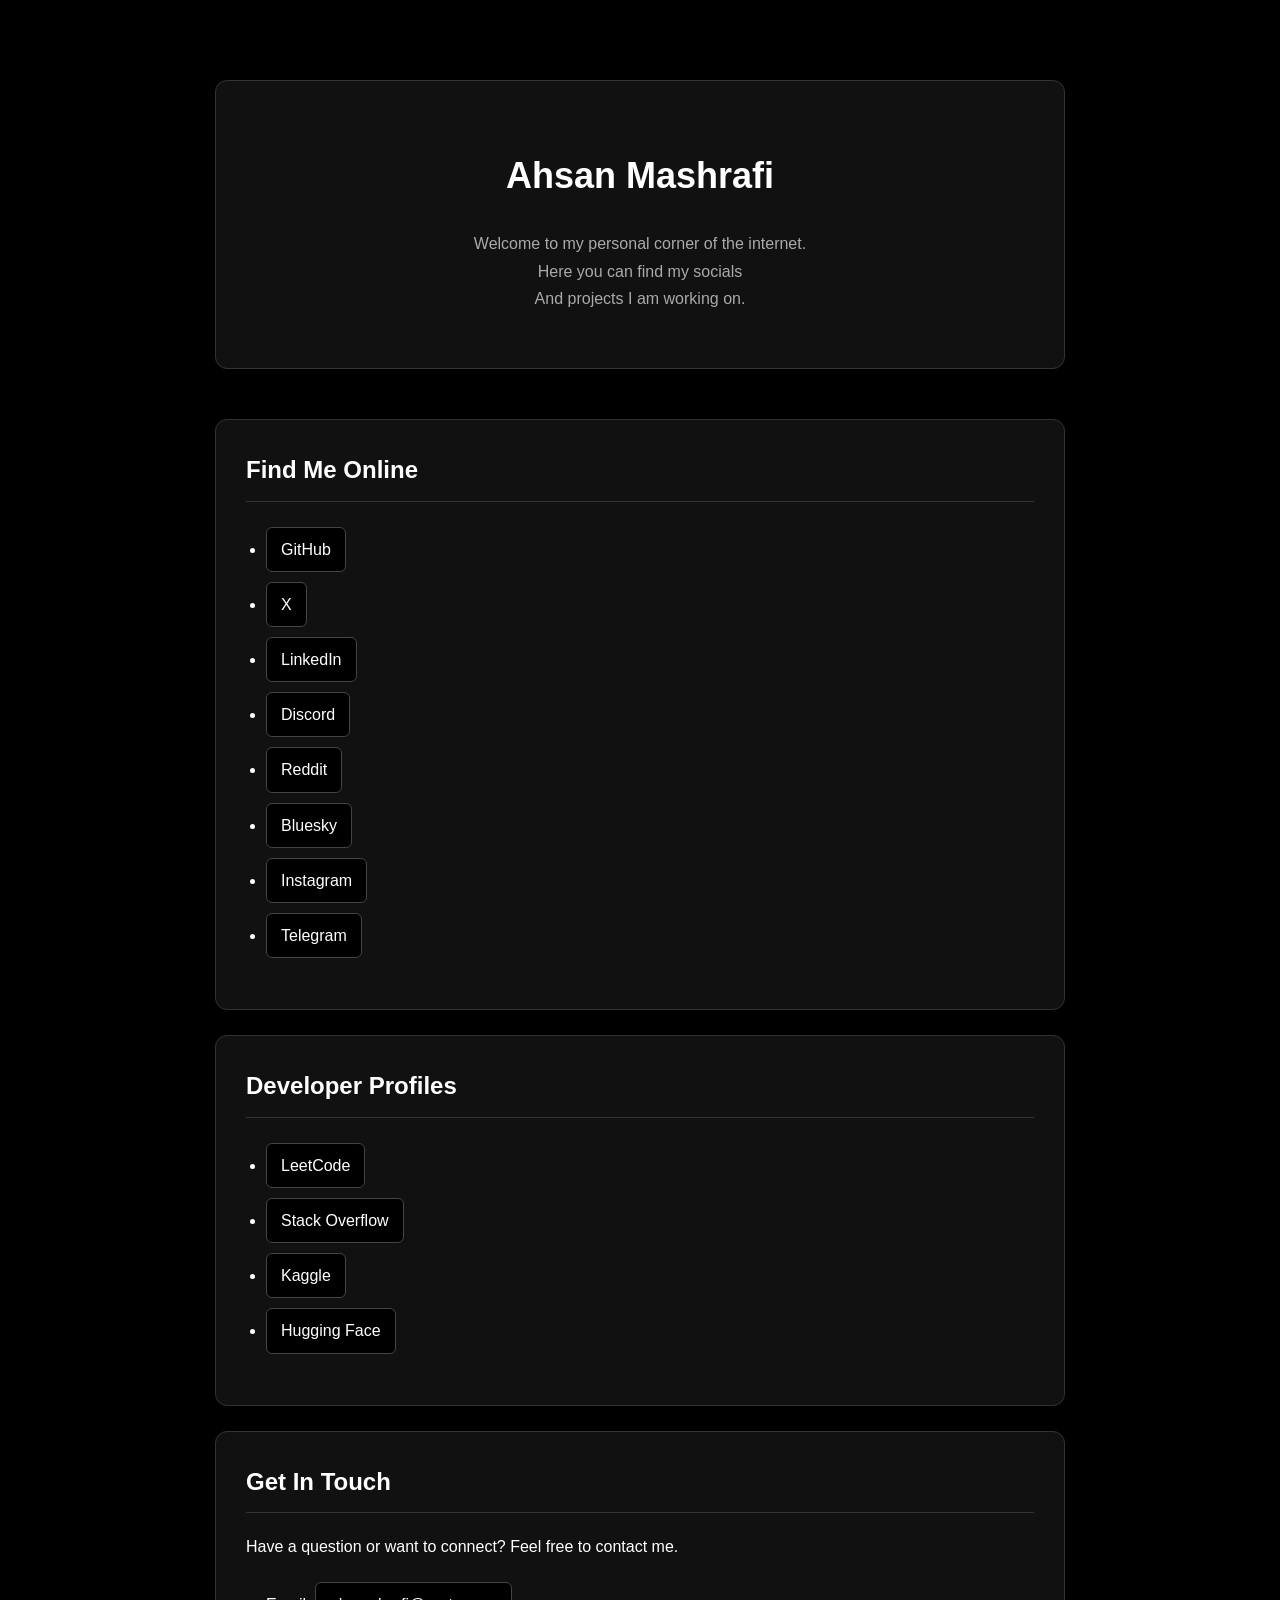
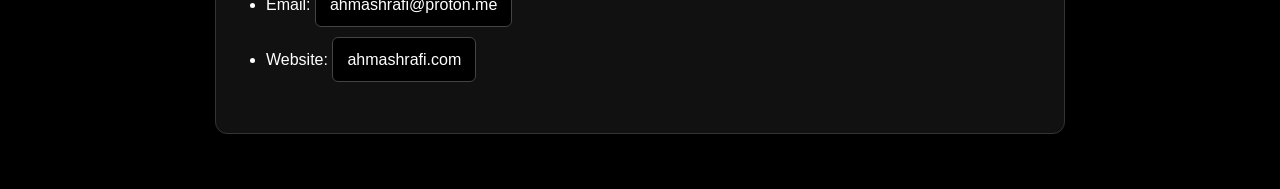
==== commit bc4a459a: "Remove About Me section from index.html Removed the About Me section from the main content." ====
--- a/index.html
+++ b/index.html
@@ -33,22 +33,6 @@
 
     <!-- Main content -->
     <main>
-
-        <!-- About section -->
-        <section id="about">
-            <h2>About Me</h2>
-
-            <p>
-                Hello! I'm Ahsan Mashrafi.
-                I'm interested in programming, technology,
-                web development, and building useful things.
-            </p>
-
-            <p>
-                This website is my little corner of the internet.
-                Feel free to explore.
-            </p>
-        </section>
 
 
         <!-- Social media -->
--- a/style.css
+++ b/style.css
@@ -1,97 +1,136 @@
-:root{
-  --bg:#F4F6F8; --surface:#FFFFFF; --ink:#111827; --muted:#5B6575; --line:#DDE2EA;
-  --accent:#2347F5; --on-accent:#FFFFFF; --soft:#E7ECFF;
-  --display:"Bricolage Grotesque","Segoe UI",system-ui,sans-serif;
-  --body:"IBM Plex Sans","Segoe UI",system-ui,sans-serif;
+/* Basic page setup */
+* {
+    box-sizing: border-box;
 }
-:root[data-theme="dark"]{
-  --bg:#0D1117; --surface:#161B22; --ink:#E8ECF2; --muted:#98A2B3; --line:#262D38;
-  --accent:#8EA2FF; --on-accent:#0D1117; --soft:#1E2742;
+
+body {
+    margin: 0;
+    padding: 30px 20px;
+    font-family: Arial, sans-serif;
+    background-color: #000000;
+    color: #ffffff;
+    line-height: 1.7;
 }
-@media (prefers-color-scheme:dark){
-  :root:not([data-theme="light"]){
-    --bg:#0D1117; --surface:#161B22; --ink:#E8ECF2; --muted:#98A2B3; --line:#262D38;
-    --accent:#8EA2FF; --on-accent:#0D1117; --soft:#1E2742;
-  }
+
+/* Introduction */
+header {
+    max-width: 850px;
+    margin: 50px auto;
+    padding: 40px;
+    background-color: #111111;
+    border: 1px solid #333333;
+    border-radius: 12px;
+    text-align: center;
 }
-*{box-sizing:border-box}
-html{scroll-behavior:smooth}
-body{margin:0;background:var(--bg);color:var(--ink);font:400 1.0625rem/1.65 var(--body);-webkit-font-smoothing:antialiased}
-a{color:inherit}
-h1,h2,h3{font-family:var(--display);line-height:1.12;margin:0;letter-spacing:-.02em}
-p{margin:0 0 1rem}
-:focus-visible{outline:3px solid var(--accent);outline-offset:3px;border-radius:4px}
-.wrap{width:min(1080px,100% - 2.5rem);margin-inline:auto}
-.skip{position:absolute;left:-999px;top:.5rem;background:var(--accent);color:var(--on-accent);padding:.5rem 1rem;border-radius:6px;z-index:10}
-.skip:focus{left:.5rem}
 
-.nav{position:sticky;top:0;z-index:5;display:flex;align-items:center;justify-content:space-between;gap:1rem;padding:.9rem max(1.25rem,calc((100% - 1080px)/2));background:color-mix(in srgb,var(--bg) 88%,transparent);backdrop-filter:blur(10px);border-bottom:1px solid var(--line)}
-.logo{font:700 1.15rem var(--display);text-decoration:none}
-.nav nav{display:flex;gap:1.6rem}
-.nav nav a{text-decoration:none;color:var(--muted);font-weight:500;font-size:.97rem;padding:.25rem 0;border-bottom:2px solid transparent}
-.nav nav a:hover{color:var(--ink)}
-.nav nav a[aria-current]{color:var(--ink);border-color:var(--accent)}
-.nav-tools{display:flex;gap:.4rem}
-.icon-btn{width:2.4rem;height:2.4rem;border:1px solid var(--line);background:var(--surface);color:var(--ink);border-radius:8px;font-size:1.05rem;cursor:pointer}
-.icon-btn:hover{border-color:var(--accent)}
-.burger{display:none}
+header h1 {
+    color: #ffffff;
+    font-size: 36px;
+}
 
-.hero{display:grid;grid-template-columns:1.5fr 1fr;gap:3.5rem;align-items:center;padding:5rem 0 4rem}
-.badge{display:inline-flex;align-items:center;gap:.55rem;background:var(--soft);color:var(--accent);font-weight:500;font-size:.92rem;padding:.35rem .9rem;border-radius:999px;margin-bottom:1.5rem}
-.dot{width:.55rem;height:.55rem;border-radius:50%;background:var(--accent);animation:pulse 2.2s ease-out infinite}
-@keyframes pulse{0%{box-shadow:0 0 0 0 color-mix(in srgb,var(--accent) 55%,transparent)}80%,100%{box-shadow:0 0 0 .6rem transparent}}
-h1{font-size:clamp(2.4rem,5.6vw,4.2rem);font-weight:700;margin-bottom:1.25rem}
-.lead{font-size:1.2rem;color:var(--muted);max-width:34em;margin-bottom:2rem}
-.actions{display:flex;flex-wrap:wrap;gap:.8rem}
-.btn{display:inline-block;text-decoration:none;font-weight:500;padding:.8rem 1.4rem;border-radius:8px;border:1px solid var(--line);background:var(--surface);transition:border-color .15s,transform .15s}
-.btn:hover{border-color:var(--accent);transform:translateY(-2px)}
-.btn.primary{background:var(--accent);color:var(--on-accent);border-color:var(--accent)}
+header h2 {
+    color: #cccccc;
+    font-size: 24px;
+}
 
-.card{background:var(--surface);border:1px solid var(--line);border-radius:16px}
-.profile{margin:0;padding:1.6rem;display:grid;gap:1rem}
-.avatar{width:4.5rem;height:4.5rem;border-radius:50%;background:var(--soft);color:var(--accent);display:grid;place-items:center;font:700 1.4rem var(--display)}
-.profile div{border-top:1px solid var(--line);padding-top:.8rem}
-.profile div:first-of-type{border:0;padding:0}
-.profile dt{font-size:.85rem;color:var(--muted)}
-.profile dd{margin:0;font-weight:500}
+header p {
+    color: #aaaaaa;
+}
 
-section.wrap{padding:3.5rem 0}
-h2{font-size:clamp(1.6rem,3vw,2.1rem);font-weight:700}
-.about{display:grid;grid-template-columns:1fr 2fr;gap:3rem;border-top:1px solid var(--line)}
-.about p{max-width:36em}
-.textlink{font-weight:500;color:var(--accent);text-underline-offset:4px}
-.section-head{display:flex;justify-content:space-between;align-items:baseline;gap:1rem;flex-wrap:wrap;margin-bottom:1.5rem}
+/* Main content */
+main {
+    max-width: 850px;
+    margin: 0 auto;
+}
 
-.projects{list-style:none;margin:0;padding:0;border-top:1px solid var(--line)}
-.projects li{display:flex;justify-content:space-between;gap:2rem;padding:1.6rem .5rem;border-bottom:1px solid var(--line);transition:background .15s}
-.projects li:hover{background:var(--surface)}
-.projects h3{font-size:1.35rem;margin-bottom:.3rem}
-.projects h3 a{text-decoration:none}
-.projects h3 a:hover{color:var(--accent)}
-.projects p{color:var(--muted);margin-bottom:.7rem;max-width:38em}
-.tags{display:flex;flex-wrap:wrap;gap:.4rem;margin:0!important}
-.tags span{font-size:.82rem;background:var(--soft);color:var(--accent);padding:.15rem .65rem;border-radius:999px}
-.proj-links{display:flex;gap:1.2rem;align-items:flex-start;margin:0!important;white-space:nowrap}
-.proj-links a{color:var(--ink);font-weight:500;text-underline-offset:4px}
-.proj-links a:hover{color:var(--accent)}
+/* Sections */
+section {
+    margin: 25px 0;
+    padding: 30px;
+    background-color: #111111;
+    border: 1px solid #333333;
+    border-radius: 12px;
+}
 
-.contact{text-align:left;border-top:1px solid var(--line)}
-.contact p{color:var(--muted);margin:.8rem 0 1.6rem}
-.footer{display:flex;justify-content:space-between;flex-wrap:wrap;gap:1rem;padding:2rem 0 3rem;border-top:1px solid var(--line);color:var(--muted);font-size:.95rem}
-.footer p{margin:0}
-.foot-links{display:flex;gap:1.4rem}
-.foot-links a{text-underline-offset:4px}
-.foot-links a:hover{color:var(--accent)}
+section h2 {
+    margin-top: 0;
+    color: #ffffff;
+    border-bottom: 1px solid #333333;
+    padding-bottom: 10px;
+}
 
-@media (max-width:820px){
-  .hero,.about{grid-template-columns:1fr;gap:2rem}
-  .hero{padding-top:3rem}
-  .burger{display:inline-block}
-  .nav nav{display:none;position:absolute;top:100%;left:0;right:0;flex-direction:column;gap:0;background:var(--bg);border-bottom:1px solid var(--line);padding:.5rem 1.25rem 1rem}
-  .nav nav.open{display:flex}
-  .nav nav a{padding:.8rem 0;border:0}
-  .projects li{flex-direction:column;gap:1rem}
+/* Lists */
+ul {
+    padding-left: 20px;
 }
-@media (prefers-reduced-motion:reduce){
-  *{animation:none!important;transition:none!important;scroll-behavior:auto!important}
+
+/* Social links */
+.social-link {
+    display: inline-block;
+    margin: 5px 0;
+    padding: 8px 14px;
+    color: #ffffff;
+    background-color: #000000;
+    border: 1px solid #444444;
+    border-radius: 6px;
+    text-decoration: none;
+    transition: 0.2s;
 }
+
+/* Hover effect */
+.social-link:hover {
+    color: #000000;
+    background-color: #ffffff;
+    border-color: #ffffff;
+}
+
+/* Mobile screens */
+@media (max-width: 600px) {
+    body {
+        padding: 15px;
+    }
+
+    header {
+        margin: 15px auto;
+        padding: 25px 15px;
+    }
+
+    header h1 {
+        font-size: 27px;
+    }
+
+    section {
+        padding: 20px;
+    }
+}
+
+/* Navigation */
+nav {
+    max-width: 850px;
+    margin: 0 auto 30px;
+    text-align: center;
+}
+
+nav ul {
+    list-style: none;
+    padding: 0;
+}
+
+nav li {
+    display: inline-block;
+    margin: 5px;
+}
+
+nav a {
+    color: #ffffff;
+    text-decoration: none;
+}
+
+/* Footer */
+footer {
+    margin-top: 50px;
+    padding: 25px;
+    text-align: center;
+    color: #888888;
+    border-top: 1px solid #333333;
+}
